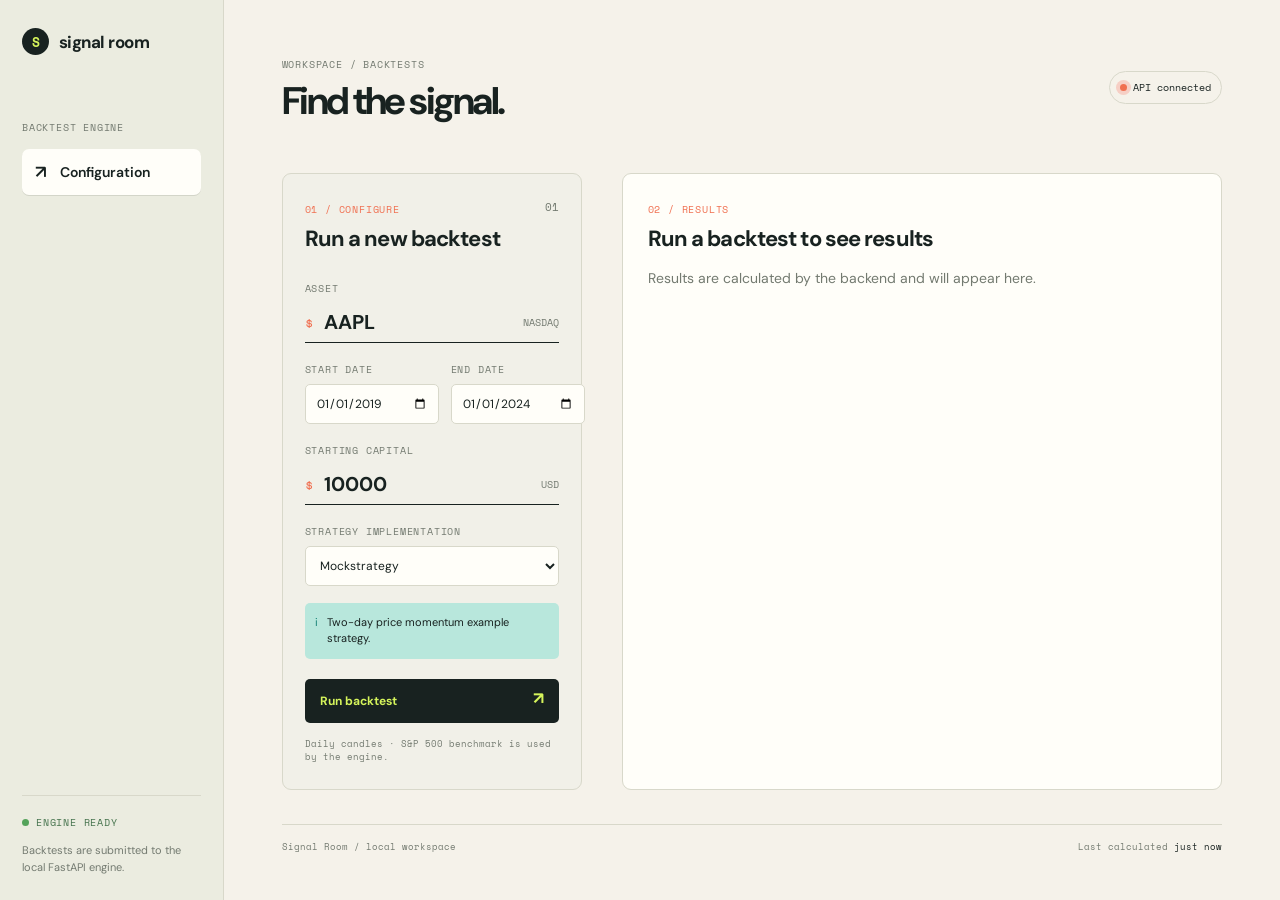
==== frontend/index.html @ 0b80b680 "Add initial implementation of backtest configuration UI and styles" ====
<!doctype html>
<html lang="en">

<head>
    <meta charset="UTF-8">
    <meta name="viewport" content="width=device-width, initial-scale=1.0">
    <meta name="theme-color" content="#f5f2ea">
    <title>Signal Room | Finance Backtester</title>
    <link rel="preconnect" href="https://fonts.googleapis.com">
    <link rel="preconnect" href="https://fonts.gstatic.com" crossorigin>
    <link
        href="https://fonts.googleapis.com/css2?family=DM+Sans:wght@400;500;600;700&family=Space+Mono:wght@400;700&display=swap"
        rel="stylesheet">
    <link rel="stylesheet" href="styles.css">
</head>

<body>
    <div class="app-shell">
        <aside class="sidebar">
            <div class="brand"><span class="brand-mark">S</span><span>signal room</span></div>
            <div class="eyebrow">Backtest engine</div>
            <nav class="nav-list" aria-label="Primary navigation">
                <a class="nav-item active" href="#run"><span class="nav-icon">↗</span>Configuration</a>
            </nav>
            <div class="sidebar-foot">
                <div class="system-label"><span class="status-dot"></span>Engine ready</div>
                <p>Backtests are submitted to the local FastAPI engine.</p>
            </div>
        </aside>

        <main class="main-content">
            <header class="topbar">
                <div><span class="breadcrumb">WORKSPACE / BACKTESTS</span>
                    <h1>Find the signal.</h1>
                </div>
                <div class="topbar-actions"><span class="live-pill"><span class="pulse"></span>API connected</span>
                </div>
            </header>

            <section class="workspace-grid" id="run">
                <section class="control-panel panel">
                    <div class="section-heading">
                        <div><span class="kicker">01 / configure</span>
                            <h2>Run a new backtest</h2>
                        </div><span class="step-number">01</span>
                    </div>
                    <form id="backtest-form">
                        <label class="field-label" for="symbol">Asset</label>
                        <div class="symbol-field"><span>$</span><input id="symbol" name="symbol" value="AAPL"
                                maxlength="8" autocomplete="off"><span class="exchange">NASDAQ</span></div>
                        <div class="field-row">
                            <div><label class="field-label" for="start-date">Start date</label><input class="text-input"
                                    type="date" id="start-date" name="start-date" value="2019-01-01"></div>
                            <div><label class="field-label" for="end-date">End date</label><input class="text-input"
                                    type="date" id="end-date" name="end-date" value="2024-01-01"></div>
                        </div>
                        <label class="field-label" for="capital">Starting capital</label>
                        <div class="money-field"><span>$</span><input id="capital" name="capital" type="number"
                                min="100" step="100" value="10000"><span class="currency">USD</span></div>
                        <label class="field-label" for="strategy-select">Strategy implementation</label>
                        <select class="text-input select-input" id="strategy-select" name="strategy">
                            <option value="mock">Mockstrategy</option>
                            <option value="rsi_mean_reversion">RSI mean reversion</option>
                            <option value="sma_trend">SMA trend</option>
                            <option value="ema_momentum">EMA momentum</option>
                        </select>
                        <div class="strategy-note"><span class="note-icon">i</span><span
                                id="strategy-description">Two-day price momentum example strategy.</span></div>
                        <button class="run-button" type="submit"><span>Run backtest</span><span
                                class="button-arrow">↗</span></button>
                        <p class="form-hint">Daily candles · S&amp;P 500 benchmark is used by the engine.</p>
                    </form>
                </section>
                <section class="results-area panel unavailable-panel" id="results">
                    <span class="kicker">02 / results</span>
                    <h2 id="result-title">Run a backtest to see results</h2>
                    <p id="result-status">Results are calculated by the backend and will appear here.</p>
                    <div class="api-results" id="api-results" hidden>
                        <div class="api-metrics" id="api-metrics"></div>
                        <div class="price-summary"><span>Price series</span><strong id="price-count"></strong></div>
                    </div>
                </section>
            </section>
            <footer class="footer"><span>Signal Room / local workspace</span><span>Last calculated <strong
                        id="footer-time">just now</strong></span></footer>
        </main>
    </div>
    <script src="app.js"></script>
</body>

</html>
---- frontend/styles.css ----
:root {
    --paper: #f5f2ea;
    --ink: #182220;
    --muted: #737a70;
    --line: #d8d8ca;
    --lime: #d5f45b;
    --coral: #f06f50;
    --cyan: #b8e7dc;
    --white: #fffef9;
    --mono: 'Space Mono', monospace;
    --sans: 'DM Sans', sans-serif
}

* {
    box-sizing: border-box
}

html {
    scroll-behavior: smooth
}

body {
    margin: 0;
    background: var(--paper);
    color: var(--ink);
    font-family: var(--sans);
    font-size: 14px
}

.app-shell {
    display: grid;
    grid-template-columns: 224px 1fr;
    min-height: 100vh
}

.sidebar {
    border-right: 1px solid var(--line);
    padding: 28px 22px 24px;
    display: flex;
    flex-direction: column;
    background: #ebece0
}

.brand {
    display: flex;
    align-items: center;
    gap: 10px;
    font-weight: 700;
    letter-spacing: -.03em;
    font-size: 17px
}

.brand-mark {
    display: grid;
    place-items: center;
    width: 27px;
    height: 27px;
    border-radius: 50%;
    background: var(--ink);
    color: var(--lime);
    font-family: var(--mono);
    font-size: 13px
}

.eyebrow,
.kicker,
.breadcrumb,
.metric-label,
.field-label,
.system-label {
    font-family: var(--mono);
    text-transform: uppercase;
    letter-spacing: .08em;
    font-size: 10px
}

.eyebrow {
    color: var(--muted);
    margin: 65px 0 14px
}

.nav-list {
    display: grid;
    gap: 5px
}

.nav-item {
    display: flex;
    align-items: center;
    gap: 11px;
    color: var(--muted);
    text-decoration: none;
    padding: 11px 10px;
    border-radius: 7px;
    font-weight: 600
}

.nav-item.active {
    background: var(--white);
    color: var(--ink);
    box-shadow: 0 1px 0 #d3d5c9
}

.nav-icon {
    font-size: 18px;
    width: 17px;
    text-align: center
}

.sidebar-foot {
    margin-top: auto;
    border-top: 1px solid var(--line);
    padding-top: 19px
}

.system-label {
    display: flex;
    align-items: center;
    gap: 7px;
    color: #46734d
}

.status-dot,
.pulse {
    display: inline-block;
    width: 7px;
    height: 7px;
    border-radius: 50%;
    background: #54a35a
}

.sidebar-foot p {
    color: var(--muted);
    font-size: 11px;
    line-height: 1.55;
    margin: 12px 0 0
}

.main-content {
    max-width: 1600px;
    width: 100%;
    margin: auto;
    padding: 27px 4.5vw 20px
}

.topbar,
.results-header,
.section-heading,
.chart-toolbar,
.panel-title,
.footer,
.topbar-actions,
.result-meta,
.legend,
.chart-tabs,
.insight-stat {
    display: flex;
    align-items: center;
    justify-content: space-between
}

.breadcrumb {
    color: var(--muted)
}

h1 {
    font-size: clamp(31px, 3vw, 47px);
    line-height: 1;
    margin: 10px 0 0;
    letter-spacing: -.065em
}

h2 {
    font-size: 22px;
    letter-spacing: -.04em;
    margin: 7px 0 0
}

h2 span {
    color: var(--muted);
    font-weight: 400
}

.topbar-actions {
    gap: 13px
}

.live-pill {
    font-family: var(--mono);
    font-size: 10px;
    border: 1px solid var(--line);
    padding: 8px 10px;
    border-radius: 20px
}

.pulse {
    margin-right: 6px;
    background: var(--coral);
    box-shadow: 0 0 0 4px #f6cfc5
}

.icon-button {
    border: 1px solid var(--line);
    background: transparent;
    border-radius: 50%;
    width: 34px;
    height: 34px;
    color: var(--muted);
    font-size: 15px
}

.avatar {
    width: 34px;
    height: 34px;
    display: grid;
    place-items: center;
    background: var(--ink);
    color: var(--lime);
    border-radius: 50%;
    font-family: var(--mono);
    font-size: 10px
}

.workspace-grid {
    display: grid;
    grid-template-columns: 300px minmax(0, 1fr);
    gap: 40px;
    margin-top: 52px
}

.panel {
    background: var(--white);
    border: 1px solid var(--line);
    border-radius: 9px
}

.control-panel {
    padding: 25px 22px;
    height: max-content;
    background: #f1f0e8
}

.section-heading {
    align-items: flex-start;
    margin-bottom: 28px
}

.kicker {
    color: var(--coral)
}

.step-number {
    font-family: var(--mono);
    font-size: 11px;
    color: var(--muted)
}

.field-label {
    display: block;
    color: var(--muted);
    margin: 19px 0 7px
}

.symbol-field,
.money-field {
    display: flex;
    align-items: center;
    border-bottom: 1px solid var(--ink);
    height: 40px;
    gap: 8px
}

.symbol-field>span:first-child,
.money-field>span:first-child {
    font-family: var(--mono);
    color: var(--coral)
}

input,
select {
    font: inherit;
    color: var(--ink);
    outline: none
}

#symbol,
#capital {
    border: 0;
    background: transparent;
    font-size: 20px;
    font-weight: 700;
    width: 100%
}

.exchange,
.currency {
    font: 10px var(--mono);
    color: var(--muted)
}

.field-row {
    display: grid;
    grid-template-columns: 1fr 1fr;
    gap: 12px
}

.text-input {
    width: 100%;
    border: 1px solid var(--line);
    background: var(--white);
    padding: 10px;
    border-radius: 5px;
    font-size: 12px
}

.select-input {
    cursor: pointer
}

.strategy-note {
    display: flex;
    gap: 9px;
    margin: 17px 0;
    background: var(--cyan);
    padding: 12px 10px;
    font-size: 11px;
    line-height: 1.45;
    border-radius: 5px
}

.note-icon {
    color: #168276
}

.run-button {
    margin-top: 20px;
    width: 100%;
    border: 0;
    border-radius: 5px;
    background: var(--ink);
    color: var(--lime);
    padding: 14px 15px;
    display: flex;
    justify-content: space-between;
    font: 700 12px var(--sans);
    cursor: pointer
}

.run-button:hover {
    background: #2c3c36
}

.button-arrow {
    font-size: 17px;
    line-height: 11px
}

.form-hint {
    font: 9px var(--mono);
    color: var(--muted);
    line-height: 1.5;
    margin: 14px 0 0
}

.results-area {
    min-width: 0
}

.results-header {
    align-items: flex-end
}

.result-meta {
    gap: 15px;
    font: 10px var(--mono);
    color: var(--muted)
}

.run-time {
    color: #4e8a58
}

.metric-grid {
    display: grid;
    grid-template-columns: repeat(4, 1fr);
    gap: 10px;
    margin-top: 27px
}

.metric-card {
    border-top: 3px solid var(--line);
    padding: 15px 2px 9px
}

.metric-card.featured {
    border-color: var(--coral)
}

.metric-label {
    color: var(--muted);
    font-size: 9px
}

.trend-up {
    font-size: 15px;
    color: #4e8a58
}

.metric-value {
    font-size: 25px;
    font-weight: 600;
    letter-spacing: -.055em;
    margin-top: 10px
}

.metric-value.negative {
    color: var(--coral)
}

.metric-foot {
    font: 9px var(--mono);
    color: var(--muted);
    margin-top: 7px
}

.chart-panel {
    margin-top: 25px;
    padding: 20px 20px 13px
}

.legend {
    justify-content: flex-start;
    gap: 18px;
    font: 10px var(--mono);
    color: var(--muted)
}

.legend-line {
    display: inline-block;
    width: 18px;
    height: 2px;
    vertical-align: middle;
    margin-right: 6px
}

.strategy-line {
    background: var(--coral)
}

.benchmark-line {
    background: #8ba39b;
    border-top: 1px dashed #8ba39b
}

.chart-tabs {
    gap: 14px
}

.chart-tab {
    font: 10px var(--mono);
    color: var(--muted);
    background: none;
    border: 0;
    padding: 4px 0;
    cursor: pointer
}

.chart-tab.active {
    color: var(--ink);
    border-bottom: 1px solid var(--coral)
}

.chart-wrap {
    height: 290px;
    position: relative;
    margin-top: 18px;
    padding-right: 35px
}

.chart-wrap:before {
    content: '';
    position: absolute;
    inset: 0 35px 0 0;
    background: repeating-linear-gradient(to bottom, transparent 0, transparent calc(25% - 1px), #e8e7dd calc(25% - 1px), #e8e7dd 25%)
}

canvas {
    position: relative;
    width: 100%;
    height: 100%;
    z-index: 1
}

.y-axis {
    position: absolute;
    right: 0;
    top: 0;
    bottom: 0;
    display: flex;
    flex-direction: column;
    justify-content: space-between;
    font: 9px var(--mono);
    color: var(--muted)
}

.x-axis {
    display: flex;
    justify-content: space-between;
    padding: 10px 36px 0 0;
    font: 9px var(--mono);
    color: var(--muted)
}

.lower-grid {
    display: grid;
    grid-template-columns: 1.35fr 1fr;
    gap: 10px;
    margin-top: 10px
}

.activity-panel,
.insight-panel {
    padding: 20px
}

.panel-title {
    align-items: flex-start
}

.panel-title h3,
.insight-panel h3 {
    font-size: 17px;
    letter-spacing: -.04em;
    margin: 7px 0 0
}

.text-button {
    background: none;
    border: 0;
    color: var(--coral);
    font: 10px var(--mono);
    cursor: pointer
}

.trade-list {
    margin-top: 18px
}

.trade-row {
    display: grid;
    grid-template-columns: 50px 1fr auto;
    gap: 12px;
    align-items: center;
    border-top: 1px solid #e4e4da;
    padding: 12px 0
}

.trade-badge {
    font: 9px var(--mono);
    padding: 5px 7px;
    border-radius: 3px;
    text-align: center
}

.buy {
    background: var(--lime);
    color: #53630c
}

.sell {
    background: #f8d2c8;
    color: #a4442d
}

.trade-date,
.trade-price {
    font: 10px var(--mono);
    color: var(--muted)
}

.trade-price {
    color: var(--ink)
}

.insight-panel {
    background: var(--ink);
    color: var(--white)
}

.insight-panel .kicker {
    color: var(--lime)
}

.insight-panel h3 {
    font-size: 23px;
    margin-top: 22px
}

.insight-panel p {
    font-size: 12px;
    line-height: 1.65;
    color: #c1ccc0;
    margin: 12px 0 25px
}

.insight-rule {
    height: 1px;
    background: #45544b
}

.insight-stat {
    font: 10px var(--mono);
    color: #aebbb0;
    margin-top: 13px
}

.insight-stat strong {
    color: var(--lime);
    font-weight: 400
}

.footer {
    border-top: 1px solid var(--line);
    margin-top: 34px;
    padding-top: 15px;
    font: 9px var(--mono);
    color: var(--muted)
}

.footer strong {
    color: var(--ink);
    font-weight: 400
}

@media(max-width:1050px) {
    .workspace-grid {
        grid-template-columns: 250px 1fr;
        gap: 24px
    }

    .metric-grid {
        grid-template-columns: repeat(2, 1fr);
        row-gap: 20px
    }
}

@media(max-width:760px) {
    .app-shell {
        display: block
    }

    .sidebar {
        border-right: 0;
        border-bottom: 1px solid var(--line);
        padding: 16px 18px;
        display: block
    }

    .eyebrow,
    .sidebar-foot {
        display: none
    }

    .nav-list {
        display: flex;
        gap: 3px;
        margin-top: 15px
    }

    .nav-item {
        font-size: 11px;
        padding: 8px
    }

    .main-content {
        padding: 24px 18px
    }

    .topbar {
        align-items: flex-start
    }

    .topbar-actions {
        gap: 7px
    }

    .live-pill {
        display: none
    }

    .workspace-grid {
        display: flex;
        flex-direction: column;
        margin-top: 37px
    }

    .control-panel {
        order: 1
    }

    .results-area {
        order: 2
    }

    .field-row {
        gap: 9px
    }

    .result-meta {
        display: block;
        text-align: right
    }

    .run-time {
        display: block;
        margin-top: 6px
    }

    .metric-value {
        font-size: 22px
    }

    .chart-wrap {
        height: 235px
    }

    .lower-grid {
        grid-template-columns: 1fr
    }

    .footer {
        margin-top: 26px
    }
}

.unavailable-panel {
    padding: 25px;
    min-height: 270px
}

.unavailable-panel p {
    color: var(--muted);
    line-height: 1.6;
    max-width: 480px
}

.api-results {
    margin-top: 28px
}

.api-metrics {
    display: grid;
    grid-template-columns: repeat(3, 1fr);
    gap: 10px
}

.api-metric {
    border-top: 2px solid var(--line);
    padding: 12px 0
}

.api-metric span,
.price-summary {
    display: block;
    color: var(--muted);
    font: 9px var(--mono);
    text-transform: uppercase;
    letter-spacing: .06em
}

.api-metric strong {
    display: block;
    font-size: 19px;
    margin-top: 8px
}

.price-summary {
    border-top: 1px solid var(--line);
    padding-top: 14px;
    margin-top: 8px
}

.price-summary strong {
    display: block;
    color: var(--ink);
    font-weight: 400;
    margin-top: 6px
}

@media(max-width:760px) {
    .api-metrics {
        grid-template-columns: repeat(2, 1fr)
    }
}
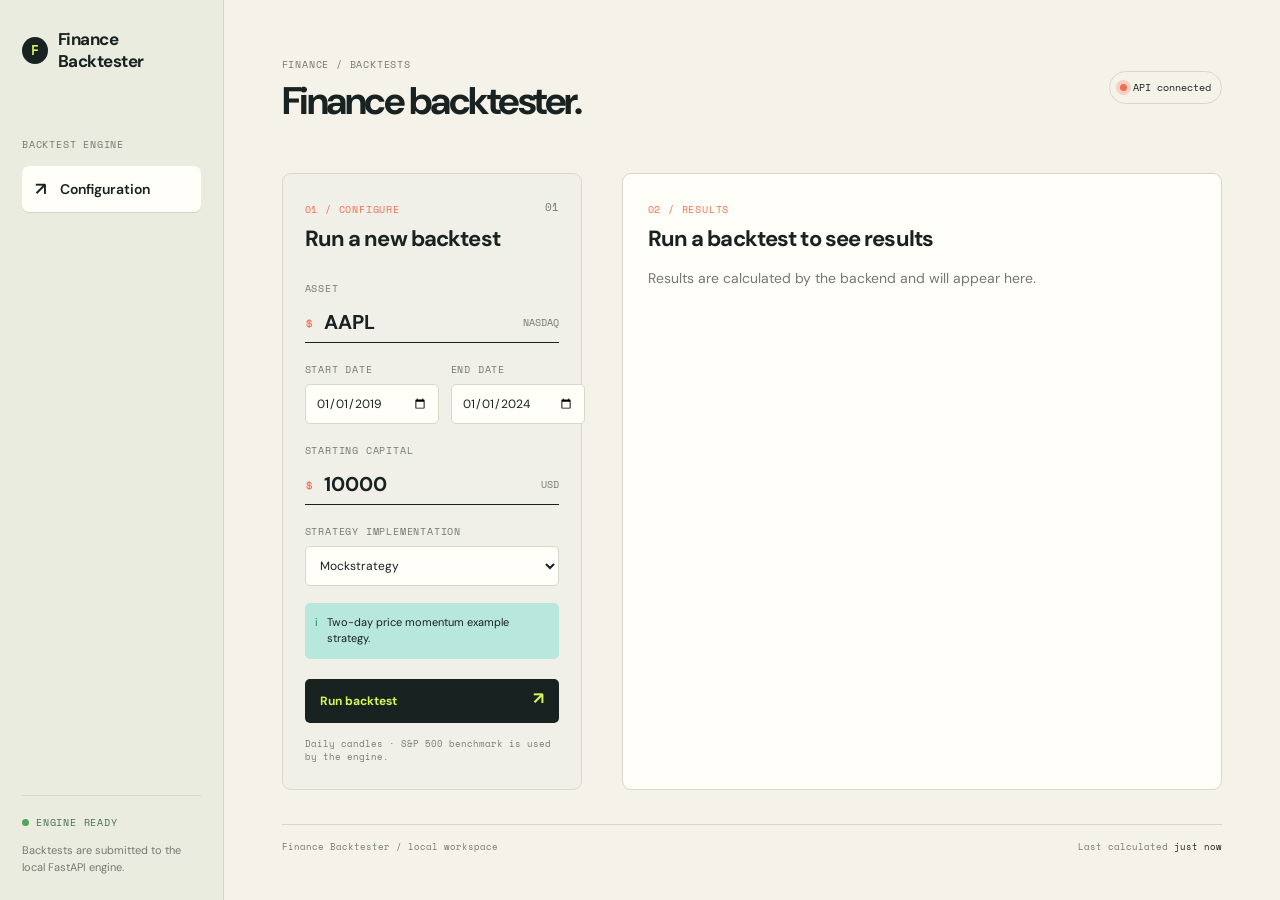
==== commit 46547e33: "Update branding in index.html to reflect Finance Backtester name and theme" ====
--- a/frontend/index.html
+++ b/frontend/index.html
@@ -5,7 +5,7 @@
     <meta charset="UTF-8">
     <meta name="viewport" content="width=device-width, initial-scale=1.0">
     <meta name="theme-color" content="#f5f2ea">
-    <title>Signal Room | Finance Backtester</title>
+    <title>Finance Backtester</title>
     <link rel="preconnect" href="https://fonts.googleapis.com">
     <link rel="preconnect" href="https://fonts.gstatic.com" crossorigin>
     <link
@@ -17,7 +17,7 @@
 <body>
     <div class="app-shell">
         <aside class="sidebar">
-            <div class="brand"><span class="brand-mark">S</span><span>signal room</span></div>
+            <div class="brand"><span class="brand-mark">F</span><span>Finance Backtester</span></div>
             <div class="eyebrow">Backtest engine</div>
             <nav class="nav-list" aria-label="Primary navigation">
                 <a class="nav-item active" href="#run"><span class="nav-icon">↗</span>Configuration</a>
@@ -30,8 +30,8 @@
 
         <main class="main-content">
             <header class="topbar">
-                <div><span class="breadcrumb">WORKSPACE / BACKTESTS</span>
-                    <h1>Find the signal.</h1>
+                <div><span class="breadcrumb">FINANCE / BACKTESTS</span>
+                    <h1>Finance backtester.</h1>
                 </div>
                 <div class="topbar-actions"><span class="live-pill"><span class="pulse"></span>API connected</span>
                 </div>
@@ -81,7 +81,7 @@
                     </div>
                 </section>
             </section>
-            <footer class="footer"><span>Signal Room / local workspace</span><span>Last calculated <strong
+            <footer class="footer"><span>Finance Backtester / local workspace</span><span>Last calculated <strong
                         id="footer-time">just now</strong></span></footer>
         </main>
     </div>
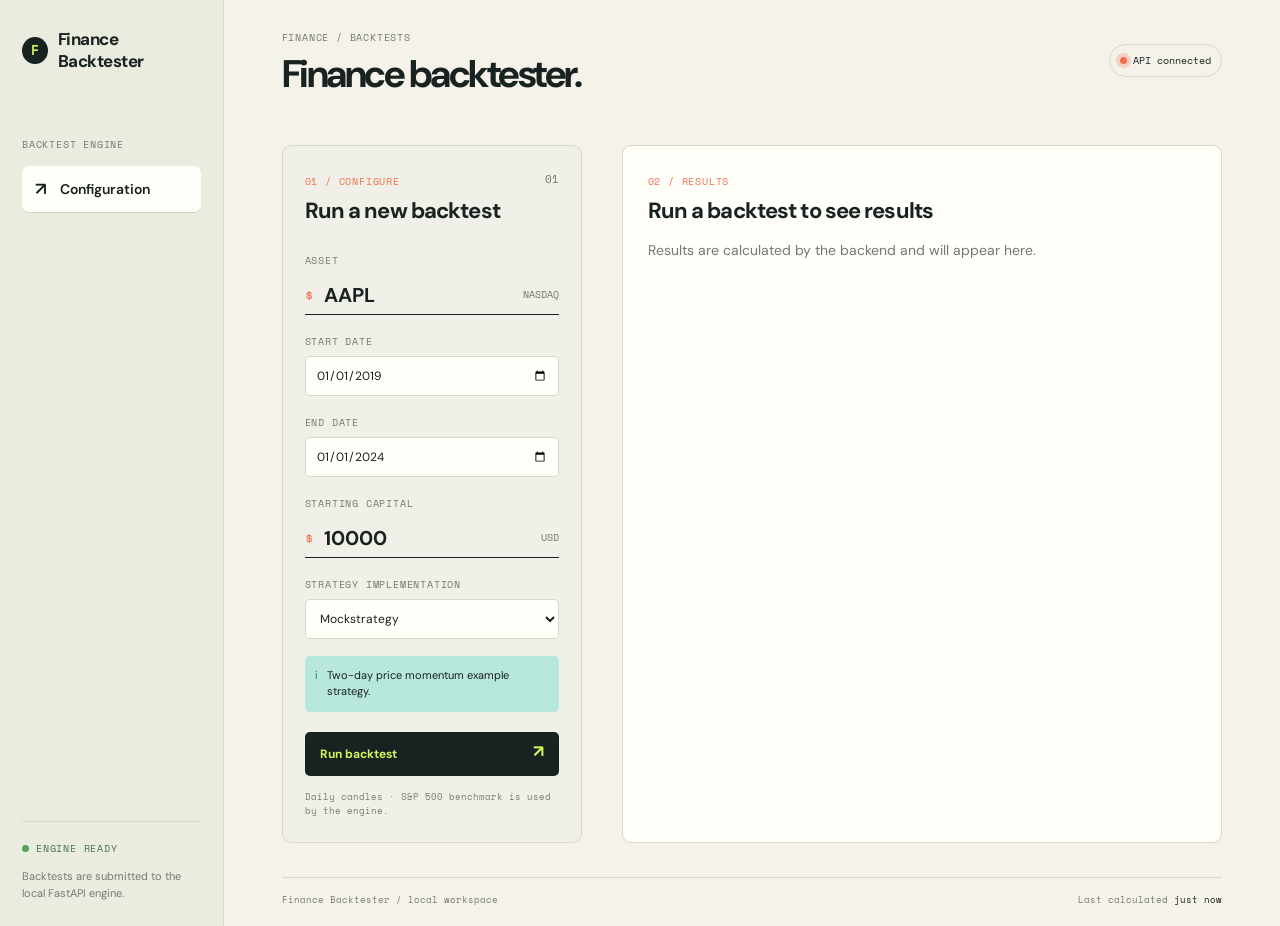
==== commit e4da9668: "Refactor performance chart line styles for clarity; update input maxlength for symbol field and remo" ====
--- a/frontend/index.html
+++ b/frontend/index.html
@@ -12,6 +12,7 @@
         href="https://fonts.googleapis.com/css2?family=DM+Sans:wght@400;500;600;700&family=Space+Mono:wght@400;700&display=swap"
         rel="stylesheet">
     <link rel="stylesheet" href="styles.css">
+    <script src="https://cdn.plot.ly/plotly-2.35.2.min.js"></script>
 </head>
 
 <body>
@@ -47,7 +48,7 @@
                     <form id="backtest-form">
                         <label class="field-label" for="symbol">Asset</label>
                         <div class="symbol-field"><span>$</span><input id="symbol" name="symbol" value="AAPL"
-                                maxlength="8" autocomplete="off"><span class="exchange">NASDAQ</span></div>
+                                maxlength="15" autocomplete="off"><span class="exchange">NASDAQ</span></div>
                         <div class="field-row">
                             <div><label class="field-label" for="start-date">Start date</label><input class="text-input"
                                     type="date" id="start-date" name="start-date" value="2019-01-01"></div>
@@ -75,6 +76,7 @@
                     <span class="kicker">02 / results</span>
                     <h2 id="result-title">Run a backtest to see results</h2>
                     <p id="result-status">Results are calculated by the backend and will appear here.</p>
+                    <div id="performance-chart"></div>
                     <div class="api-results" id="api-results" hidden>
                         <div class="api-metrics" id="api-metrics"></div>
                         <div class="price-summary"><span>Price series</span><strong id="price-count"></strong></div>
--- a/frontend/styles.css
+++ b/frontend/styles.css
@@ -299,8 +299,6 @@
 }
 
 .field-row {
-    display: grid;
-    grid-template-columns: 1fr 1fr;
     gap: 12px
 }
 
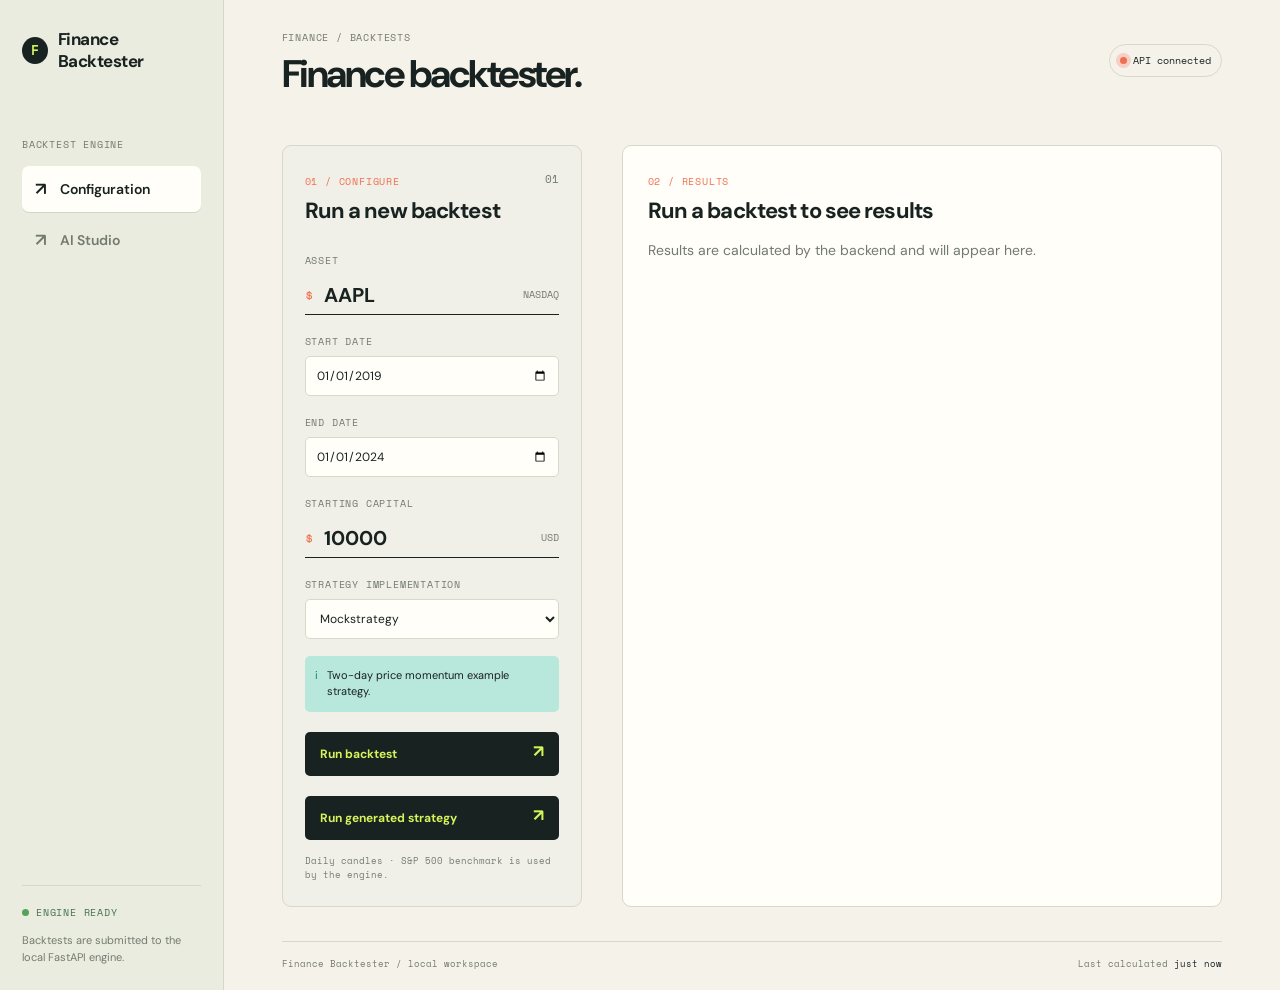
==== commit 3068d2a9: "Implement AI strategy generation feature; add frontend components for strategy input and display; en" ====
--- a/frontend/index.html
+++ b/frontend/index.html
@@ -22,6 +22,7 @@
             <div class="eyebrow">Backtest engine</div>
             <nav class="nav-list" aria-label="Primary navigation">
                 <a class="nav-item active" href="#run"><span class="nav-icon">↗</span>Configuration</a>
+                <a class="nav-item" href="ai-studio.html"><span class="nav-icon">↗</span>AI Studio</a>
             </nav>
             <div class="sidebar-foot">
                 <div class="system-label"><span class="status-dot"></span>Engine ready</div>
@@ -67,8 +68,12 @@
                         </select>
                         <div class="strategy-note"><span class="note-icon">i</span><span
                                 id="strategy-description">Two-day price momentum example strategy.</span></div>
-                        <button class="run-button" type="submit"><span>Run backtest</span><span
+                        <button class="run-button" type="submit" name="action" value="runStrategy"><span>Run backtest</span><span
                                 class="button-arrow">↗</span></button>
+
+                        <button class="run-button" id="run-generated-button" type="submit" name="action" value="runGeneratedStrategy"><span>Run generated strategy</span><span
+                                class="button-arrow">↗</span></button>
+
                         <p class="form-hint">Daily candles · S&amp;P 500 benchmark is used by the engine.</p>
                     </form>
                 </section>
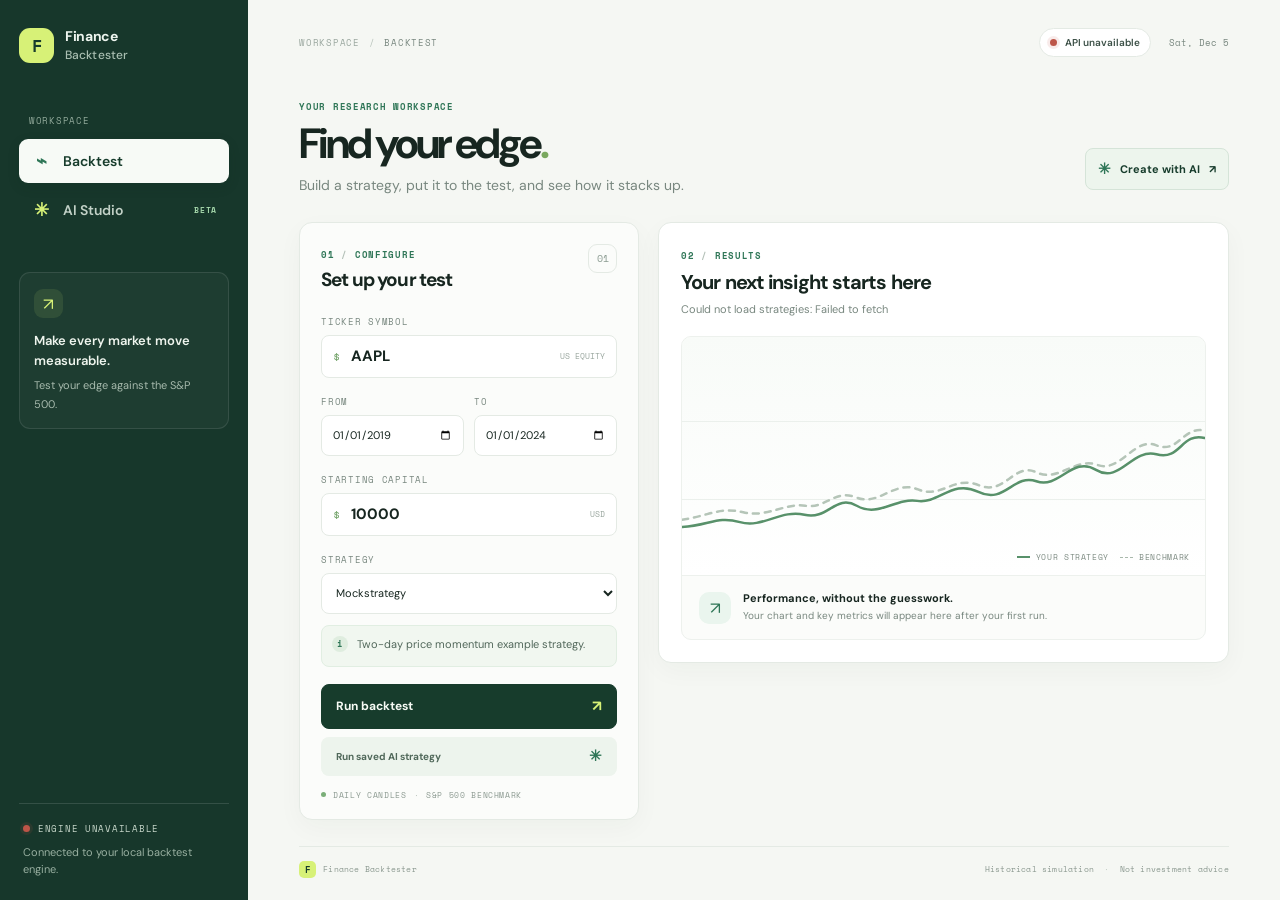
==== commit 0ed45a07: "Refactor styles for improved UI consistency and responsiveness - Updated color variables for a light" ====
--- a/frontend/index.html
+++ b/frontend/index.html
@@ -4,13 +4,11 @@
 <head>
     <meta charset="UTF-8">
     <meta name="viewport" content="width=device-width, initial-scale=1.0">
-    <meta name="theme-color" content="#f5f2ea">
-    <title>Finance Backtester</title>
+    <meta name="theme-color" content="#f5f7f3">
+    <title>Backtests — Finance Backtester</title>
     <link rel="preconnect" href="https://fonts.googleapis.com">
     <link rel="preconnect" href="https://fonts.gstatic.com" crossorigin>
-    <link
-        href="https://fonts.googleapis.com/css2?family=DM+Sans:wght@400;500;600;700&family=Space+Mono:wght@400;700&display=swap"
-        rel="stylesheet">
+    <link href="https://fonts.googleapis.com/css2?family=DM+Sans:wght@400;500;600;700&family=Space+Mono:wght@400;700&display=swap" rel="stylesheet">
     <link rel="stylesheet" href="styles.css">
     <script src="https://cdn.plot.ly/plotly-2.35.2.min.js"></script>
 </head>
@@ -18,81 +16,165 @@
 <body>
     <div class="app-shell">
         <aside class="sidebar">
-            <div class="brand"><span class="brand-mark">F</span><span>Finance Backtester</span></div>
-            <div class="eyebrow">Backtest engine</div>
+            <a class="brand" href="index.html" aria-label="Finance Backtester home">
+                <span class="brand-mark" aria-hidden="true">F</span>
+                <span class="brand-name">Finance<span>Backtester</span></span>
+            </a>
+
+            <div class="sidebar-section-label">Workspace</div>
             <nav class="nav-list" aria-label="Primary navigation">
-                <a class="nav-item active" href="#run"><span class="nav-icon">↗</span>Configuration</a>
-                <a class="nav-item" href="ai-studio.html"><span class="nav-icon">↗</span>AI Studio</a>
+                <a class="nav-item active" href="index.html" aria-current="page">
+                    <span class="nav-icon" aria-hidden="true">⌁</span>Backtest
+                </a>
+                <a class="nav-item" href="ai-studio.html">
+                    <span class="nav-icon" aria-hidden="true">✳</span>AI Studio
+                    <span class="nav-tag">BETA</span>
+                </a>
             </nav>
-            <div class="sidebar-foot">
-                <div class="system-label"><span class="status-dot"></span>Engine ready</div>
-                <p>Backtests are submitted to the local FastAPI engine.</p>
+
+            <div class="sidebar-card">
+                <span class="sidebar-card-icon" aria-hidden="true">↗</span>
+                <p>Make every market move measurable.</p>
+                <span>Test your edge against the S&amp;P 500.</span>
+            </div>
+
+            <div class="sidebar-bottom">
+                <div class="engine-status">
+                    <span class="status-dot" aria-hidden="true"></span>
+                    <span id="sidebar-api-status">Checking engine</span>
+                </div>
+                <p>Connected to your local backtest engine.</p>
             </div>
         </aside>
 
         <main class="main-content">
             <header class="topbar">
-                <div><span class="breadcrumb">FINANCE / BACKTESTS</span>
-                    <h1>Finance backtester.</h1>
-                </div>
-                <div class="topbar-actions"><span class="live-pill"><span class="pulse"></span>API connected</span>
+                <div class="breadcrumb"><span>WORKSPACE</span><span class="breadcrumb-slash">/</span>BACKTEST</div>
+                <div class="topbar-actions">
+                    <span class="live-pill" id="api-status" data-state="checking">
+                        <span class="pulse" aria-hidden="true"></span><span>Checking API</span>
+                    </span>
+                    <span class="topbar-date" id="today-date"></span>
                 </div>
             </header>
+
+            <section class="page-intro">
+                <div>
+                    <p class="eyebrow">YOUR RESEARCH WORKSPACE</p>
+                    <h1>Find your edge<span class="heading-period">.</span></h1>
+                    <p class="page-subtitle">Build a strategy, put it to the test, and see how it stacks up.</p>
+                </div>
+                <a class="text-link" href="ai-studio.html"><span>✳</span> Create with AI <span aria-hidden="true">↗</span></a>
+            </section>
 
             <section class="workspace-grid" id="run">
                 <section class="control-panel panel">
                     <div class="section-heading">
-                        <div><span class="kicker">01 / configure</span>
-                            <h2>Run a new backtest</h2>
-                        </div><span class="step-number">01</span>
+                        <div>
+                            <span class="section-index">01 <span>/</span> CONFIGURE</span>
+                            <h2>Set up your test</h2>
+                        </div>
+                        <span class="step-badge">01</span>
                     </div>
+
                     <form id="backtest-form">
-                        <label class="field-label" for="symbol">Asset</label>
-                        <div class="symbol-field"><span>$</span><input id="symbol" name="symbol" value="AAPL"
-                                maxlength="15" autocomplete="off"><span class="exchange">NASDAQ</span></div>
+                        <label class="field-label" for="symbol">Ticker symbol</label>
+                        <div class="symbol-field">
+                            <span class="input-prefix" aria-hidden="true">$</span>
+                            <input id="symbol" name="symbol" value="AAPL" maxlength="8" autocomplete="off" required aria-label="Ticker symbol">
+                            <span class="input-suffix">US EQUITY</span>
+                        </div>
+
                         <div class="field-row">
-                            <div><label class="field-label" for="start-date">Start date</label><input class="text-input"
-                                    type="date" id="start-date" name="start-date" value="2019-01-01"></div>
-                            <div><label class="field-label" for="end-date">End date</label><input class="text-input"
-                                    type="date" id="end-date" name="end-date" value="2024-01-01"></div>
+                            <div>
+                                <label class="field-label" for="start-date">From</label>
+                                <input class="text-input" type="date" id="start-date" name="start-date" value="2019-01-01" required>
+                            </div>
+                            <div>
+                                <label class="field-label" for="end-date">To</label>
+                                <input class="text-input" type="date" id="end-date" name="end-date" value="2024-01-01" required>
+                            </div>
                         </div>
+
                         <label class="field-label" for="capital">Starting capital</label>
-                        <div class="money-field"><span>$</span><input id="capital" name="capital" type="number"
-                                min="100" step="100" value="10000"><span class="currency">USD</span></div>
-                        <label class="field-label" for="strategy-select">Strategy implementation</label>
+                        <div class="money-field">
+                            <span class="input-prefix" aria-hidden="true">$</span>
+                            <input id="capital" name="capital" type="number" min="100" step="100" value="10000" required>
+                            <span class="input-suffix">USD</span>
+                        </div>
+
+                        <label class="field-label" for="strategy-select">Strategy</label>
                         <select class="text-input select-input" id="strategy-select" name="strategy">
                             <option value="mock">Mockstrategy</option>
                             <option value="rsi_mean_reversion">RSI mean reversion</option>
                             <option value="sma_trend">SMA trend</option>
                             <option value="ema_momentum">EMA momentum</option>
                         </select>
-                        <div class="strategy-note"><span class="note-icon">i</span><span
-                                id="strategy-description">Two-day price momentum example strategy.</span></div>
-                        <button class="run-button" type="submit" name="action" value="runStrategy"><span>Run backtest</span><span
-                                class="button-arrow">↗</span></button>
 
-                        <button class="run-button" id="run-generated-button" type="submit" name="action" value="runGeneratedStrategy"><span>Run generated strategy</span><span
-                                class="button-arrow">↗</span></button>
+                        <div class="strategy-note">
+                            <span class="note-icon" aria-hidden="true">i</span>
+                            <span id="strategy-description">Two-day price momentum example strategy.</span>
+                        </div>
 
-                        <p class="form-hint">Daily candles · S&amp;P 500 benchmark is used by the engine.</p>
+                        <div class="form-actions">
+                            <button class="run-button" id="run-backtest-button" type="submit" name="action" value="runStrategy">
+                                <span>Run backtest</span><span class="button-arrow" aria-hidden="true">↗</span>
+                            </button>
+                            <button class="run-button run-button-secondary" id="run-generated-button" type="submit" name="action" value="runGeneratedStrategy">
+                                <span>Run saved AI strategy</span><span class="button-arrow" aria-hidden="true">✳</span>
+                            </button>
+                        </div>
+                        <p class="form-hint"><span class="hint-dot" aria-hidden="true"></span>Daily candles <span>·</span> S&amp;P 500 benchmark</p>
                     </form>
                 </section>
-                <section class="results-area panel unavailable-panel" id="results">
-                    <span class="kicker">02 / results</span>
-                    <h2 id="result-title">Run a backtest to see results</h2>
-                    <p id="result-status">Results are calculated by the backend and will appear here.</p>
-                    <div id="performance-chart"></div>
+
+                <section class="results-area panel" id="results" aria-live="polite">
+                    <div class="results-header">
+                        <div>
+                            <span class="section-index">02 <span>/</span> RESULTS</span>
+                            <h2 id="result-title">Your next insight starts here</h2>
+                            <p id="result-status" class="result-status">Configure a backtest to explore historical performance.</p>
+                        </div>
+                        <span class="results-symbol" id="result-symbol" hidden></span>
+                    </div>
+
+                    <div class="empty-state" id="empty-state">
+                        <div class="empty-chart" aria-hidden="true">
+                            <span class="chart-grid-line line-one"></span>
+                            <span class="chart-grid-line line-two"></span>
+                            <svg viewBox="0 0 640 180" role="presentation" focusable="false">
+                                <path class="chart-line chart-line-muted" d="M0 148 C35 143 45 132 75 139 S126 127 151 131 S187 110 214 121 S260 99 289 111 S333 93 364 106 S407 77 434 90 S481 71 509 81 S554 46 581 57 S613 33 640 39" />
+                                <path class="chart-line chart-line-accent" d="M0 157 C34 155 43 143 71 151 S121 135 150 142 S188 116 214 131 S261 121 288 125 S331 98 363 114 S406 91 434 101 S478 69 507 87 S551 60 581 68 S611 41 640 48" />
+                            </svg>
+                            <div class="empty-chart-label"><span></span> Your strategy <span class="chart-label-separator"></span> Benchmark</div>
+                        </div>
+                        <div class="empty-copy">
+                            <span class="empty-icon" aria-hidden="true">↗</span>
+                            <div>
+                                <strong>Performance, without the guesswork.</strong>
+                                <p>Your chart and key metrics will appear here after your first run.</p>
+                            </div>
+                        </div>
+                    </div>
+
+                    <div id="performance-chart" class="performance-chart" aria-label="Backtest performance chart"></div>
                     <div class="api-results" id="api-results" hidden>
+                        <div class="metrics-heading">
+                            <span>Performance metrics</span>
+                            <span id="price-count"></span>
+                        </div>
                         <div class="api-metrics" id="api-metrics"></div>
-                        <div class="price-summary"><span>Price series</span><strong id="price-count"></strong></div>
                     </div>
                 </section>
             </section>
-            <footer class="footer"><span>Finance Backtester / local workspace</span><span>Last calculated <strong
-                        id="footer-time">just now</strong></span></footer>
+
+            <footer class="footer">
+                <span><span class="footer-mark">F</span> Finance Backtester</span>
+                <span>Historical simulation <span class="footer-divider">·</span> Not investment advice</span>
+            </footer>
         </main>
     </div>
     <script src="app.js"></script>
 </body>
 
-</html>+</html>
--- a/frontend/styles.css
+++ b/frontend/styles.css
@@ -1,22 +1,29 @@
 :root {
-    --paper: #f5f2ea;
-    --ink: #182220;
-    --muted: #737a70;
-    --line: #d8d8ca;
-    --lime: #d5f45b;
-    --coral: #f06f50;
-    --cyan: #b8e7dc;
-    --white: #fffef9;
+    color-scheme: light;
+    --paper: #f5f7f3;
+    --surface: #ffffff;
+    --surface-soft: #f8faf7;
+    --ink: #172620;
+    --ink-soft: #3c5047;
+    --muted: #78877f;
+    --line: #e4eae4;
+    --green: #2f7657;
+    --green-deep: #173c2c;
+    --lime: #d7f177;
+    --mint: #eaf5ee;
+    --amber: #c17a31;
+    --red: #bd5548;
     --mono: 'Space Mono', monospace;
-    --sans: 'DM Sans', sans-serif
+    --sans: 'DM Sans', sans-serif;
 }
 
 * {
-    box-sizing: border-box
+    box-sizing: border-box;
 }
 
 html {
-    scroll-behavior: smooth
+    min-width: 320px;
+    scroll-behavior: smooth;
 }
 
 body {
@@ -24,769 +31,1063 @@
     background: var(--paper);
     color: var(--ink);
     font-family: var(--sans);
-    font-size: 14px
+    font-size: 14px;
+    -webkit-font-smoothing: antialiased;
+}
+
+button,
+input,
+select,
+textarea {
+    font: inherit;
+}
+
+button,
+a,
+input,
+select,
+textarea {
+    -webkit-tap-highlight-color: transparent;
+}
+
+button:focus-visible,
+a:focus-visible,
+input:focus-visible,
+select:focus-visible,
+textarea:focus-visible {
+    outline: 3px solid #88b99a;
+    outline-offset: 3px;
 }
 
 .app-shell {
     display: grid;
-    grid-template-columns: 224px 1fr;
-    min-height: 100vh
+    grid-template-columns: 248px minmax(0, 1fr);
+    min-height: 100vh;
 }
 
 .sidebar {
-    border-right: 1px solid var(--line);
-    padding: 28px 22px 24px;
+    position: sticky;
+    top: 0;
     display: flex;
     flex-direction: column;
-    background: #ebece0
+    min-height: 100vh;
+    height: 100vh;
+    padding: 27px 19px 22px;
+    overflow-y: auto;
+    color: #eef5ef;
+    background: #17372b;
 }
 
 .brand {
     display: flex;
     align-items: center;
-    gap: 10px;
+    gap: 11px;
+    color: inherit;
+    text-decoration: none;
+}
+
+.brand-mark,
+.footer-mark {
+    display: grid;
+    place-items: center;
+    flex: 0 0 auto;
+    width: 35px;
+    height: 35px;
+    border-radius: 11px;
+    color: var(--green-deep);
+    background: var(--lime);
+    font-family: var(--mono);
+    font-size: 17px;
     font-weight: 700;
-    letter-spacing: -.03em;
-    font-size: 17px
-}
-
-.brand-mark {
-    display: grid;
-    place-items: center;
-    width: 27px;
-    height: 27px;
-    border-radius: 50%;
-    background: var(--ink);
-    color: var(--lime);
-    font-family: var(--mono);
-    font-size: 13px
-}
-
+}
+
+.brand-name {
+    display: grid;
+    gap: 2px;
+    font-size: 14px;
+    font-weight: 700;
+    letter-spacing: -.025em;
+}
+
+.brand-name span {
+    color: #a9beb1;
+    font-size: 12px;
+    font-weight: 500;
+    letter-spacing: .01em;
+}
+
+.sidebar-section-label,
 .eyebrow,
-.kicker,
+.section-index,
+.field-label,
+.metric-label,
+.metrics-heading,
 .breadcrumb,
-.metric-label,
-.field-label,
-.system-label {
+.empty-chart-label,
+.form-hint,
+.engine-status,
+.nav-tag {
     font-family: var(--mono);
     text-transform: uppercase;
     letter-spacing: .08em;
-    font-size: 10px
-}
-
-.eyebrow {
-    color: var(--muted);
-    margin: 65px 0 14px
+}
+
+.sidebar-section-label {
+    margin: 51px 0 12px 10px;
+    color: #92aa9b;
+    font-size: 9px;
 }
 
 .nav-list {
     display: grid;
-    gap: 5px
+    gap: 5px;
 }
 
 .nav-item {
     display: flex;
     align-items: center;
-    gap: 11px;
-    color: var(--muted);
+    gap: 12px;
+    min-height: 44px;
+    padding: 0 11px;
+    border: 1px solid transparent;
+    border-radius: 9px;
+    color: #c2d1c7;
+    font-weight: 600;
     text-decoration: none;
-    padding: 11px 10px;
-    border-radius: 7px;
-    font-weight: 600
+    transition: background .18s ease, color .18s ease, transform .18s ease;
+}
+
+.nav-item:hover {
+    transform: translateX(2px);
+    color: #fff;
+    background: #204535;
 }
 
 .nav-item.active {
-    background: var(--white);
-    color: var(--ink);
-    box-shadow: 0 1px 0 #d3d5c9
+    color: var(--green-deep);
+    background: #f7faf6;
+    box-shadow: 0 4px 12px #0f2c2029;
 }
 
 .nav-icon {
+    display: grid;
+    place-items: center;
+    width: 20px;
+    color: var(--lime);
     font-size: 18px;
-    width: 17px;
-    text-align: center
-}
-
-.sidebar-foot {
+}
+
+.nav-item.active .nav-icon {
+    color: var(--green);
+}
+
+.nav-tag {
+    margin-left: auto;
+    color: #a4d6aa;
+    font-size: 8px;
+}
+
+.sidebar-card {
+    margin-top: 40px;
+    padding: 16px 14px;
+    border: 1px solid #ffffff1a;
+    border-radius: 11px;
+    background: #ffffff08;
+}
+
+.sidebar-card-icon {
+    display: grid;
+    place-items: center;
+    width: 29px;
+    height: 29px;
+    border-radius: 9px;
+    color: var(--lime);
+    background: #d7f1771a;
+    font-size: 17px;
+}
+
+.sidebar-card p {
+    margin: 13px 0 5px;
+    color: #eff5ee;
+    font-size: 13px;
+    font-weight: 600;
+    line-height: 1.5;
+}
+
+.sidebar-card > span:last-child {
+    color: #a7baad;
+    font-size: 11px;
+    line-height: 1.5;
+}
+
+.sidebar-bottom {
     margin-top: auto;
-    border-top: 1px solid var(--line);
-    padding-top: 19px
-}
-
-.system-label {
-    display: flex;
-    align-items: center;
-    gap: 7px;
-    color: #46734d
+    padding: 18px 4px 0;
+    border-top: 1px solid #ffffff20;
+}
+
+.engine-status {
+    display: flex;
+    align-items: center;
+    gap: 8px;
+    color: #c7d7ca;
+    font-size: 9px;
 }
 
 .status-dot,
-.pulse {
-    display: inline-block;
+.pulse,
+.hint-dot {
     width: 7px;
     height: 7px;
     border-radius: 50%;
-    background: #54a35a
-}
-
-.sidebar-foot p {
+    background: #9eac9f;
+}
+
+.sidebar-bottom p {
+    margin: 9px 0 0;
+    color: #98afa0;
+    font-size: 11px;
+    line-height: 1.55;
+}
+
+.main-content {
+    width: 100%;
+    max-width: 1680px;
+    margin: 0 auto;
+    padding: 24px clamp(22px, 4vw, 64px) 20px;
+}
+
+.topbar,
+.topbar-actions,
+.page-intro,
+.section-heading,
+.results-header,
+.footer {
+    display: flex;
+    align-items: center;
+    justify-content: space-between;
+}
+
+.topbar {
+    min-height: 37px;
+}
+
+.breadcrumb {
+    color: var(--muted);
+    font-size: 9px;
+}
+
+.breadcrumb > span:first-child {
+    color: #9aa79f;
+}
+
+.breadcrumb-slash {
+    margin: 0 9px;
+    color: #b6c1b9;
+}
+
+.topbar-actions {
+    gap: 18px;
+}
+
+.live-pill {
+    display: inline-flex;
+    align-items: center;
+    gap: 8px;
+    padding: 7px 10px;
+    border: 1px solid var(--line);
+    border-radius: 20px;
+    color: var(--ink-soft);
+    background: #fff;
+    font-size: 10px;
+    font-weight: 600;
+}
+
+.pulse {
+    display: inline-block;
+    flex: 0 0 auto;
+}
+
+.live-pill[data-state="connected"] .pulse,
+.engine-status[data-state="connected"] .status-dot {
+    background: #4a9a69;
+    box-shadow: 0 0 0 3px #4a9a691d;
+}
+
+.live-pill[data-state="error"] .pulse,
+.engine-status[data-state="error"] .status-dot {
+    background: var(--red);
+    box-shadow: 0 0 0 3px #bd55481d;
+}
+
+.topbar-date {
+    color: var(--muted);
+    font-family: var(--mono);
+    font-size: 9px;
+}
+
+.page-intro {
+    align-items: flex-end;
+    gap: 20px;
+    margin: 39px 0 28px;
+}
+
+.eyebrow {
+    margin: 0;
+    color: var(--green);
+    font-size: 9px;
+    font-weight: 700;
+}
+
+h1 {
+    margin: 9px 0 0;
+    font-size: clamp(32px, 3.3vw, 46px);
+    line-height: 1.04;
+    letter-spacing: -.065em;
+}
+
+.heading-period {
+    color: #79a85e;
+}
+
+.page-subtitle {
+    margin: 10px 0 0;
+    color: var(--muted);
+    font-size: 14px;
+}
+
+.text-link {
+    display: inline-flex;
+    align-items: center;
+    gap: 9px;
+    margin-bottom: 4px;
+    padding: 10px 12px;
+    border: 1px solid #d5e4d8;
+    border-radius: 8px;
+    color: var(--green-deep);
+    background: #edf5ed;
+    font-size: 11px;
+    font-weight: 700;
+    text-decoration: none;
+    transition: background .18s ease, border-color .18s ease;
+}
+
+.text-link:hover {
+    border-color: #b7d1bc;
+    background: #e4f0e5;
+}
+
+.text-link > span:first-child {
+    color: var(--green);
+    font-size: 15px;
+}
+
+.workspace-grid {
+    display: grid;
+    grid-template-columns: minmax(280px, 340px) minmax(0, 1fr);
+    align-items: start;
+    gap: 19px;
+}
+
+.panel {
+    min-width: 0;
+    border: 1px solid var(--line);
+    border-radius: 13px;
+    background: var(--surface);
+    box-shadow: 0 8px 26px #1f382709;
+}
+
+.control-panel {
+    padding: 21px 21px 18px;
+    background: #fbfcfa;
+}
+
+.section-heading {
+    align-items: flex-start;
+    margin-bottom: 23px;
+}
+
+.section-index {
+    color: var(--green);
+    font-size: 9px;
+    font-weight: 700;
+}
+
+.section-index > span {
+    color: #b4c1b8;
+}
+
+h2 {
+    margin: 7px 0 0;
+    font-size: 19px;
+    line-height: 1.2;
+    letter-spacing: -.045em;
+}
+
+.step-badge {
+    display: grid;
+    place-items: center;
+    width: 29px;
+    height: 29px;
+    border: 1px solid var(--line);
+    border-radius: 9px;
+    color: #8a9a90;
+    font-family: var(--mono);
+    font-size: 10px;
+}
+
+.field-label {
+    display: block;
+    margin: 17px 0 7px;
+    color: #78877f;
+    font-size: 9px;
+}
+
+.symbol-field,
+.money-field {
+    display: flex;
+    align-items: center;
+    gap: 9px;
+    height: 43px;
+    padding: 0 11px;
+    border: 1px solid var(--line);
+    border-radius: 8px;
+    background: #fff;
+    transition: border-color .18s ease, box-shadow .18s ease;
+}
+
+.symbol-field:focus-within,
+.money-field:focus-within {
+    border-color: #8db79a;
+    box-shadow: 0 0 0 3px #4a9a6914;
+}
+
+.input-prefix {
+    color: #77a66e;
+    font-family: var(--mono);
+    font-size: 12px;
+}
+
+#symbol,
+#capital {
+    width: 100%;
+    min-width: 0;
+    border: 0;
+    outline: 0;
+    color: var(--ink);
+    background: transparent;
+    font-size: 15px;
+    font-weight: 700;
+}
+
+#symbol {
+    text-transform: uppercase;
+}
+
+#capital {
+    appearance: textfield;
+}
+
+#capital::-webkit-inner-spin-button,
+#capital::-webkit-outer-spin-button {
+    margin: 0;
+    appearance: none;
+}
+
+.input-suffix {
+    flex: 0 0 auto;
+    color: #98a59d;
+    font-family: var(--mono);
+    font-size: 8px;
+}
+
+.field-row {
+    display: grid;
+    grid-template-columns: 1fr 1fr;
+    gap: 10px;
+}
+
+.text-input {
+    width: 100%;
+    min-height: 41px;
+    padding: 0 10px;
+    border: 1px solid var(--line);
+    border-radius: 8px;
+    outline: 0;
+    color: var(--ink);
+    background: #fff;
+    font-size: 11px;
+    transition: border-color .18s ease, box-shadow .18s ease;
+}
+
+.text-input:focus {
+    border-color: #8db79a;
+    box-shadow: 0 0 0 3px #4a9a6914;
+}
+
+.select-input {
+    cursor: pointer;
+}
+
+.strategy-note {
+    display: flex;
+    align-items: flex-start;
+    gap: 9px;
+    min-height: 42px;
+    margin-top: 11px;
+    padding: 10px;
+    border: 1px solid #e1eee2;
+    border-radius: 8px;
+    color: #52685b;
+    background: #f1f7f0;
+    font-size: 11px;
+    line-height: 1.5;
+}
+
+.note-icon {
+    display: grid;
+    place-items: center;
+    flex: 0 0 auto;
+    width: 16px;
+    height: 16px;
+    border-radius: 50%;
+    color: var(--green);
+    background: #dfeddf;
+    font-family: var(--mono);
+    font-size: 9px;
+    font-weight: 700;
+}
+
+.form-actions {
+    display: grid;
+    gap: 8px;
+    margin-top: 17px;
+}
+
+.run-button {
+    display: flex;
+    align-items: center;
+    justify-content: space-between;
+    width: 100%;
+    min-height: 45px;
+    padding: 0 14px;
+    border: 1px solid var(--green-deep);
+    border-radius: 8px;
+    color: #f7fbf5;
+    background: var(--green-deep);
+    font-size: 12px;
+    font-weight: 700;
+    cursor: pointer;
+    transition: transform .18s ease, background .18s ease, opacity .18s ease;
+}
+
+.run-button:hover:not(:disabled) {
+    transform: translateY(-1px);
+    background: #24533d;
+}
+
+.run-button:disabled {
+    opacity: .65;
+    cursor: wait;
+}
+
+.run-button-secondary {
+    min-height: 39px;
+    border-color: transparent;
+    color: #50685a;
+    background: #edf4ed;
+    font-size: 10px;
+}
+
+.run-button-secondary:hover:not(:disabled) {
+    background: #e2eee3;
+}
+
+.button-arrow {
+    color: var(--lime);
+    font-size: 15px;
+}
+
+.run-button-secondary .button-arrow {
+    color: var(--green);
+}
+
+.form-hint {
+    display: flex;
+    align-items: center;
+    gap: 7px;
+    margin: 13px 0 0;
+    color: #8b9990;
+    font-size: 8px;
+}
+
+.hint-dot {
+    width: 5px;
+    height: 5px;
+    background: #7aae78;
+}
+
+.form-hint > span:not(.hint-dot) {
+    color: #b3beb6;
+}
+
+.results-area {
+    padding: 22px;
+}
+
+.results-header {
+    align-items: flex-start;
+    gap: 15px;
+    min-height: 64px;
+}
+
+.results-header h2 {
+    font-size: 20px;
+}
+
+.result-status {
+    margin: 7px 0 0;
     color: var(--muted);
     font-size: 11px;
-    line-height: 1.55;
-    margin: 12px 0 0
-}
-
-.main-content {
-    max-width: 1600px;
-    width: 100%;
-    margin: auto;
-    padding: 27px 4.5vw 20px
-}
-
-.topbar,
-.results-header,
-.section-heading,
-.chart-toolbar,
-.panel-title,
-.footer,
-.topbar-actions,
-.result-meta,
-.legend,
-.chart-tabs,
-.insight-stat {
-    display: flex;
-    align-items: center;
-    justify-content: space-between
-}
-
-.breadcrumb {
-    color: var(--muted)
-}
-
-h1 {
-    font-size: clamp(31px, 3vw, 47px);
-    line-height: 1;
-    margin: 10px 0 0;
-    letter-spacing: -.065em
-}
-
-h2 {
-    font-size: 22px;
-    letter-spacing: -.04em;
-    margin: 7px 0 0
-}
-
-h2 span {
-    color: var(--muted);
-    font-weight: 400
-}
-
-.topbar-actions {
-    gap: 13px
-}
-
-.live-pill {
+    line-height: 1.5;
+}
+
+.result-symbol {
+    padding: 7px 9px;
+    border: 1px solid var(--line);
+    border-radius: 7px;
+    color: var(--green-deep);
+    background: var(--surface-soft);
     font-family: var(--mono);
     font-size: 10px;
-    border: 1px solid var(--line);
-    padding: 8px 10px;
-    border-radius: 20px
-}
-
-.pulse {
-    margin-right: 6px;
-    background: var(--coral);
-    box-shadow: 0 0 0 4px #f6cfc5
-}
-
-.icon-button {
-    border: 1px solid var(--line);
-    background: transparent;
-    border-radius: 50%;
-    width: 34px;
-    height: 34px;
-    color: var(--muted);
-    font-size: 15px
-}
-
-.avatar {
-    width: 34px;
-    height: 34px;
-    display: grid;
-    place-items: center;
-    background: var(--ink);
-    color: var(--lime);
-    border-radius: 50%;
-    font-family: var(--mono);
-    font-size: 10px
-}
-
-.workspace-grid {
-    display: grid;
-    grid-template-columns: 300px minmax(0, 1fr);
-    gap: 40px;
-    margin-top: 52px
-}
-
-.panel {
-    background: var(--white);
-    border: 1px solid var(--line);
-    border-radius: 9px
-}
-
-.control-panel {
-    padding: 25px 22px;
-    height: max-content;
-    background: #f1f0e8
-}
-
-.section-heading {
-    align-items: flex-start;
-    margin-bottom: 28px
-}
-
-.kicker {
-    color: var(--coral)
-}
-
-.step-number {
-    font-family: var(--mono);
-    font-size: 11px;
-    color: var(--muted)
-}
-
-.field-label {
-    display: block;
-    color: var(--muted);
-    margin: 19px 0 7px
-}
-
-.symbol-field,
-.money-field {
-    display: flex;
-    align-items: center;
-    border-bottom: 1px solid var(--ink);
-    height: 40px;
-    gap: 8px
-}
-
-.symbol-field>span:first-child,
-.money-field>span:first-child {
-    font-family: var(--mono);
-    color: var(--coral)
-}
-
-input,
-select {
-    font: inherit;
-    color: var(--ink);
-    outline: none
-}
-
-#symbol,
-#capital {
-    border: 0;
-    background: transparent;
-    font-size: 20px;
     font-weight: 700;
-    width: 100%
-}
-
-.exchange,
-.currency {
-    font: 10px var(--mono);
-    color: var(--muted)
-}
-
-.field-row {
-    gap: 12px
-}
-
-.text-input {
-    width: 100%;
-    border: 1px solid var(--line);
-    background: var(--white);
-    padding: 10px;
-    border-radius: 5px;
-    font-size: 12px
-}
-
-.select-input {
-    cursor: pointer
-}
-
-.strategy-note {
-    display: flex;
-    gap: 9px;
-    margin: 17px 0;
-    background: var(--cyan);
-    padding: 12px 10px;
-    font-size: 11px;
-    line-height: 1.45;
-    border-radius: 5px
-}
-
-.note-icon {
-    color: #168276
-}
-
-.run-button {
-    margin-top: 20px;
-    width: 100%;
-    border: 0;
-    border-radius: 5px;
-    background: var(--ink);
-    color: var(--lime);
-    padding: 14px 15px;
-    display: flex;
-    justify-content: space-between;
-    font: 700 12px var(--sans);
-    cursor: pointer
-}
-
-.run-button:hover {
-    background: #2c3c36
-}
-
-.button-arrow {
-    font-size: 17px;
-    line-height: 11px
-}
-
-.form-hint {
-    font: 9px var(--mono);
-    color: var(--muted);
-    line-height: 1.5;
-    margin: 14px 0 0
-}
-
-.results-area {
-    min-width: 0
-}
-
-.results-header {
-    align-items: flex-end
-}
-
-.result-meta {
-    gap: 15px;
-    font: 10px var(--mono);
-    color: var(--muted)
-}
-
-.run-time {
-    color: #4e8a58
-}
-
-.metric-grid {
-    display: grid;
-    grid-template-columns: repeat(4, 1fr);
-    gap: 10px;
-    margin-top: 27px
-}
-
-.metric-card {
-    border-top: 3px solid var(--line);
-    padding: 15px 2px 9px
-}
-
-.metric-card.featured {
-    border-color: var(--coral)
-}
-
-.metric-label {
-    color: var(--muted);
-    font-size: 9px
-}
-
-.trend-up {
-    font-size: 15px;
-    color: #4e8a58
-}
-
-.metric-value {
-    font-size: 25px;
-    font-weight: 600;
-    letter-spacing: -.055em;
-    margin-top: 10px
-}
-
-.metric-value.negative {
-    color: var(--coral)
-}
-
-.metric-foot {
-    font: 9px var(--mono);
-    color: var(--muted);
-    margin-top: 7px
-}
-
-.chart-panel {
-    margin-top: 25px;
-    padding: 20px 20px 13px
-}
-
-.legend {
-    justify-content: flex-start;
-    gap: 18px;
-    font: 10px var(--mono);
-    color: var(--muted)
-}
-
-.legend-line {
-    display: inline-block;
-    width: 18px;
-    height: 2px;
-    vertical-align: middle;
-    margin-right: 6px
-}
-
-.strategy-line {
-    background: var(--coral)
-}
-
-.benchmark-line {
-    background: #8ba39b;
-    border-top: 1px dashed #8ba39b
-}
-
-.chart-tabs {
-    gap: 14px
-}
-
-.chart-tab {
-    font: 10px var(--mono);
-    color: var(--muted);
-    background: none;
-    border: 0;
-    padding: 4px 0;
-    cursor: pointer
-}
-
-.chart-tab.active {
-    color: var(--ink);
-    border-bottom: 1px solid var(--coral)
-}
-
-.chart-wrap {
-    height: 290px;
+}
+
+.empty-state {
+    margin-top: 19px;
+    overflow: hidden;
+    border: 1px solid #edf1ed;
+    border-radius: 10px;
+    background: #fbfcfa;
+}
+
+.empty-chart {
     position: relative;
-    margin-top: 18px;
-    padding-right: 35px
-}
-
-.chart-wrap:before {
-    content: '';
-    position: absolute;
-    inset: 0 35px 0 0;
-    background: repeating-linear-gradient(to bottom, transparent 0, transparent calc(25% - 1px), #e8e7dd calc(25% - 1px), #e8e7dd 25%)
-}
-
-canvas {
-    position: relative;
-    width: 100%;
-    height: 100%;
-    z-index: 1
-}
-
-.y-axis {
+    height: 238px;
+    overflow: hidden;
+    background: linear-gradient(180deg, #f8fbf8 0%, #fff 100%);
+}
+
+.chart-grid-line {
     position: absolute;
     right: 0;
-    top: 0;
-    bottom: 0;
-    display: flex;
-    flex-direction: column;
+    left: 0;
+    height: 1px;
+    background: #ebf0ec;
+}
+
+.line-one {
+    top: 35%;
+}
+
+.line-two {
+    top: 68%;
+}
+
+.empty-chart svg {
+    position: absolute;
+    right: 0;
+    bottom: 20px;
+    left: 0;
+    width: 100%;
+    height: 70%;
+    overflow: visible;
+}
+
+.chart-line {
+    fill: none;
+    stroke-linecap: round;
+    stroke-linejoin: round;
+    stroke-width: 2.5;
+    vector-effect: non-scaling-stroke;
+}
+
+.chart-line-muted {
+    stroke: #b5c5b8;
+    stroke-dasharray: 6 6;
+}
+
+.chart-line-accent {
+    stroke: #58916a;
+}
+
+.empty-chart-label {
+    position: absolute;
+    right: 15px;
+    bottom: 12px;
+    display: flex;
+    align-items: center;
+    gap: 6px;
+    color: #7d8b82;
+    font-size: 8px;
+}
+
+.empty-chart-label > span:first-child {
+    width: 13px;
+    height: 2px;
+    background: #58916a;
+}
+
+.chart-label-separator {
+    width: 13px;
+    height: 0;
+    margin-left: 5px;
+    border-top: 1px dashed #a9b9ac;
+}
+
+.empty-copy {
+    display: flex;
+    align-items: center;
+    gap: 12px;
+    padding: 15px 17px;
+    border-top: 1px solid #edf1ed;
+}
+
+.empty-icon {
+    display: grid;
+    place-items: center;
+    flex: 0 0 auto;
+    width: 32px;
+    height: 32px;
+    border-radius: 10px;
+    color: var(--green);
+    background: var(--mint);
+    font-size: 17px;
+}
+
+.empty-copy strong {
+    display: block;
+    font-size: 11px;
+}
+
+.empty-copy p {
+    margin: 4px 0 0;
+    color: var(--muted);
+    font-size: 10px;
+    line-height: 1.45;
+}
+
+.performance-chart {
+    display: none;
+    width: 100%;
+    min-height: 350px;
+    margin-top: 13px;
+}
+
+.performance-chart.is-visible {
+    display: block;
+}
+
+.metrics-heading {
+    display: flex;
     justify-content: space-between;
-    font: 9px var(--mono);
-    color: var(--muted)
-}
-
-.x-axis {
-    display: flex;
-    justify-content: space-between;
-    padding: 10px 36px 0 0;
-    font: 9px var(--mono);
-    color: var(--muted)
-}
-
-.lower-grid {
-    display: grid;
-    grid-template-columns: 1.35fr 1fr;
-    gap: 10px;
-    margin-top: 10px
-}
-
-.activity-panel,
-.insight-panel {
-    padding: 20px
-}
-
-.panel-title {
-    align-items: flex-start
-}
-
-.panel-title h3,
-.insight-panel h3 {
-    font-size: 17px;
+    margin: 20px 0 10px;
+    color: #76857c;
+    font-size: 9px;
+}
+
+.metrics-heading span:last-child {
+    color: #9aa69e;
+    font-size: 8px;
+}
+
+.api-metrics {
+    display: grid;
+    grid-template-columns: repeat(auto-fit, minmax(130px, 1fr));
+    gap: 9px;
+}
+
+.api-metric {
+    min-width: 0;
+    padding: 13px 12px;
+    border: 1px solid #e9eee9;
+    border-radius: 9px;
+    background: #fbfcfa;
+}
+
+.metric-label {
+    display: block;
+    color: #839188;
+    font-size: 8px;
+}
+
+.metric-value {
+    display: block;
+    margin-top: 8px;
+    overflow-wrap: anywhere;
+    color: var(--ink);
+    font-size: 18px;
+    font-weight: 700;
     letter-spacing: -.04em;
-    margin: 7px 0 0
-}
-
-.text-button {
-    background: none;
-    border: 0;
-    color: var(--coral);
-    font: 10px var(--mono);
-    cursor: pointer
-}
-
-.trade-list {
-    margin-top: 18px
-}
-
-.trade-row {
-    display: grid;
-    grid-template-columns: 50px 1fr auto;
-    gap: 12px;
-    align-items: center;
-    border-top: 1px solid #e4e4da;
-    padding: 12px 0
-}
-
-.trade-badge {
-    font: 9px var(--mono);
-    padding: 5px 7px;
-    border-radius: 3px;
-    text-align: center
-}
-
-.buy {
-    background: var(--lime);
-    color: #53630c
-}
-
-.sell {
-    background: #f8d2c8;
-    color: #a4442d
-}
-
-.trade-date,
-.trade-price {
-    font: 10px var(--mono);
-    color: var(--muted)
-}
-
-.trade-price {
-    color: var(--ink)
-}
-
-.insight-panel {
-    background: var(--ink);
-    color: var(--white)
-}
-
-.insight-panel .kicker {
-    color: var(--lime)
-}
-
-.insight-panel h3 {
-    font-size: 23px;
-    margin-top: 22px
-}
-
-.insight-panel p {
-    font-size: 12px;
-    line-height: 1.65;
-    color: #c1ccc0;
-    margin: 12px 0 25px
-}
-
-.insight-rule {
-    height: 1px;
-    background: #45544b
-}
-
-.insight-stat {
-    font: 10px var(--mono);
-    color: #aebbb0;
-    margin-top: 13px
-}
-
-.insight-stat strong {
-    color: var(--lime);
-    font-weight: 400
+}
+
+.metric-value.negative {
+    color: var(--red);
 }
 
 .footer {
+    gap: 16px;
+    margin-top: 26px;
+    padding-top: 14px;
     border-top: 1px solid var(--line);
-    margin-top: 34px;
-    padding-top: 15px;
-    font: 9px var(--mono);
-    color: var(--muted)
-}
-
-.footer strong {
-    color: var(--ink);
-    font-weight: 400
-}
-
-@media(max-width:1050px) {
+    color: #89978e;
+    font-family: var(--mono);
+    font-size: 8px;
+    letter-spacing: .025em;
+}
+
+.footer > span:first-child {
+    display: flex;
+    align-items: center;
+    gap: 7px;
+}
+
+.footer-mark {
+    width: 17px;
+    height: 17px;
+    border-radius: 5px;
+    font-size: 9px;
+}
+
+.footer-divider {
+    margin: 0 5px;
+    color: #bdc8bf;
+}
+
+[hidden] {
+    display: none !important;
+}
+
+@media (min-width: 1450px) {
     .workspace-grid {
-        grid-template-columns: 250px 1fr;
-        gap: 24px
-    }
-
-    .metric-grid {
-        grid-template-columns: repeat(2, 1fr);
-        row-gap: 20px
-    }
-}
-
-@media(max-width:760px) {
+        grid-template-columns: minmax(315px, 365px) minmax(0, 1fr);
+        gap: 22px;
+    }
+
+    .control-panel {
+        padding: 24px;
+    }
+
+    .results-area {
+        padding: 25px;
+    }
+
+    .empty-chart {
+        height: 295px;
+    }
+}
+
+@media (max-width: 1020px) {
     .app-shell {
-        display: block
+        grid-template-columns: 212px minmax(0, 1fr);
+    }
+
+    .main-content {
+        padding-right: 23px;
+        padding-left: 23px;
+    }
+
+    .workspace-grid {
+        grid-template-columns: minmax(250px, 310px) minmax(0, 1fr);
+        gap: 13px;
+    }
+
+    .control-panel,
+    .results-area {
+        padding: 17px;
+    }
+
+    .empty-chart {
+        height: 210px;
+    }
+}
+
+@media (max-width: 760px) {
+    .app-shell {
+        display: block;
     }
 
     .sidebar {
-        border-right: 0;
-        border-bottom: 1px solid var(--line);
-        padding: 16px 18px;
-        display: block
-    }
-
-    .eyebrow,
-    .sidebar-foot {
-        display: none
+        position: relative;
+        z-index: 2;
+        display: grid;
+        grid-template-columns: auto 1fr;
+        align-items: center;
+        gap: 15px;
+        width: 100%;
+        height: auto;
+        min-height: 0;
+        padding: 12px 18px;
+        overflow: visible;
+    }
+
+    .brand-mark {
+        width: 32px;
+        height: 32px;
+    }
+
+    .brand-name {
+        font-size: 12px;
+    }
+
+    .brand-name span {
+        font-size: 10px;
+    }
+
+    .sidebar-section-label,
+    .sidebar-card,
+    .sidebar-bottom {
+        display: none;
     }
 
     .nav-list {
         display: flex;
-        gap: 3px;
-        margin-top: 15px
+        justify-content: flex-end;
+        gap: 5px;
     }
 
     .nav-item {
+        min-height: 36px;
+        gap: 7px;
+        padding: 0 9px;
         font-size: 11px;
-        padding: 8px
+    }
+
+    .nav-icon {
+        width: auto;
+        font-size: 15px;
+    }
+
+    .nav-tag {
+        display: none;
     }
 
     .main-content {
-        padding: 24px 18px
-    }
-
-    .topbar {
-        align-items: flex-start
+        padding: 19px 18px 18px;
+    }
+
+    .page-intro {
+        margin: 32px 0 21px;
+    }
+
+    .workspace-grid {
+        grid-template-columns: 1fr;
+        gap: 14px;
+    }
+
+    .control-panel {
+        padding: 20px;
+    }
+
+    .field-row {
+        gap: 12px;
+    }
+
+    .results-area {
+        padding: 20px;
+    }
+
+    .performance-chart {
+        min-height: 300px;
+    }
+}
+
+@media (max-width: 480px) {
+    .sidebar {
+        grid-template-columns: 1fr auto;
+        gap: 8px;
+        padding: 10px 12px;
+    }
+
+    .nav-item {
+        width: 36px;
+        justify-content: center;
+        padding: 0;
+        overflow: hidden;
+        font-size: 0;
+    }
+
+    .nav-icon {
+        font-size: 16px;
+    }
+
+    .main-content {
+        padding: 15px 12px;
+    }
+
+    .topbar-date {
+        display: none;
     }
 
     .topbar-actions {
-        gap: 7px
-    }
-
-    .live-pill {
-        display: none
-    }
-
-    .workspace-grid {
-        display: flex;
+        gap: 0;
+    }
+
+    .page-intro {
+        align-items: flex-start;
         flex-direction: column;
-        margin-top: 37px
-    }
-
-    .control-panel {
-        order: 1
-    }
-
+        gap: 13px;
+        margin: 28px 0 18px;
+    }
+
+    h1 {
+        font-size: 34px;
+    }
+
+    .page-subtitle {
+        max-width: 320px;
+        font-size: 12px;
+        line-height: 1.5;
+    }
+
+    .text-link {
+        padding: 8px 10px;
+        font-size: 10px;
+    }
+
+    .control-panel,
     .results-area {
-        order: 2
+        padding: 16px;
     }
 
     .field-row {
-        gap: 9px
-    }
-
-    .result-meta {
-        display: block;
-        text-align: right
-    }
-
-    .run-time {
-        display: block;
-        margin-top: 6px
-    }
-
-    .metric-value {
-        font-size: 22px
-    }
-
-    .chart-wrap {
-        height: 235px
-    }
-
-    .lower-grid {
-        grid-template-columns: 1fr
+        gap: 8px;
+    }
+
+    .empty-chart {
+        height: 180px;
+    }
+
+    .empty-copy {
+        align-items: flex-start;
+        padding: 13px;
     }
 
     .footer {
-        margin-top: 26px
-    }
-}
-
-.unavailable-panel {
-    padding: 25px;
-    min-height: 270px
-}
-
-.unavailable-panel p {
-    color: var(--muted);
-    line-height: 1.6;
-    max-width: 480px
-}
-
-.api-results {
-    margin-top: 28px
-}
-
-.api-metrics {
-    display: grid;
-    grid-template-columns: repeat(3, 1fr);
-    gap: 10px
-}
-
-.api-metric {
-    border-top: 2px solid var(--line);
-    padding: 12px 0
-}
-
-.api-metric span,
-.price-summary {
-    display: block;
-    color: var(--muted);
-    font: 9px var(--mono);
-    text-transform: uppercase;
-    letter-spacing: .06em
-}
-
-.api-metric strong {
-    display: block;
-    font-size: 19px;
-    margin-top: 8px
-}
-
-.price-summary {
-    border-top: 1px solid var(--line);
-    padding-top: 14px;
-    margin-top: 8px
-}
-
-.price-summary strong {
-    display: block;
-    color: var(--ink);
-    font-weight: 400;
-    margin-top: 6px
-}
-
-@media(max-width:760px) {
-    .api-metrics {
-        grid-template-columns: repeat(2, 1fr)
-    }
-}+        align-items: flex-start;
+        flex-direction: column;
+        gap: 8px;
+        margin-top: 19px;
+    }
+}
+
+@media (prefers-reduced-motion: reduce) {
+    *,
+    *::before,
+    *::after {
+        scroll-behavior: auto !important;
+        transition-duration: .01ms !important;
+        animation-duration: .01ms !important;
+        animation-iteration-count: 1 !important;
+    }
+}
